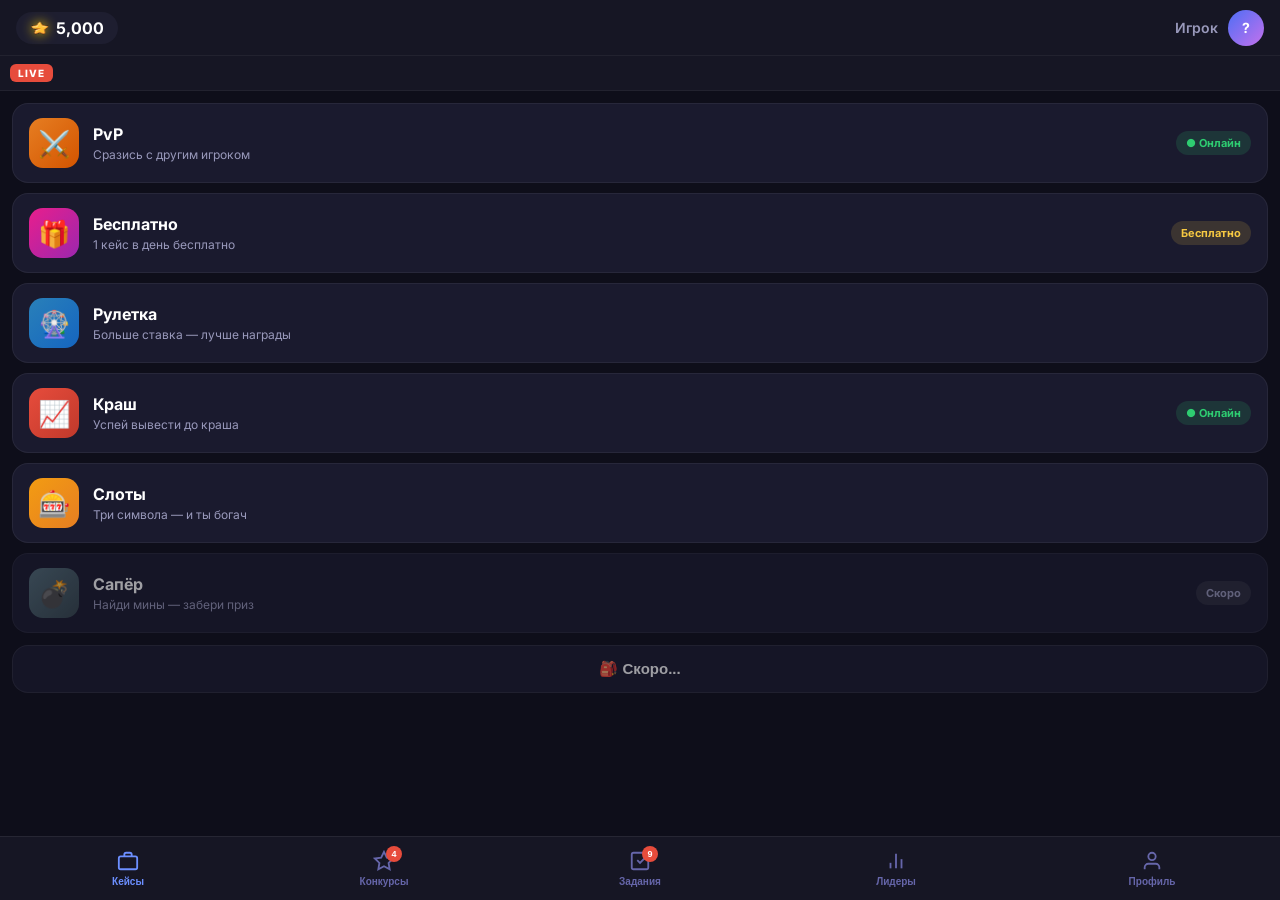
==== frontend/index.html @ d05eb6d2 "Stars: replace SVG stars with tg_star.png, remove star icon from leaderboard counts Co-Authored-By: " ====
<!DOCTYPE html>
<html lang="ru">
<head>
  <meta charset="UTF-8" />
  <meta name="viewport" content="width=device-width, initial-scale=1.0, maximum-scale=1.0, user-scalable=no" />
  <title>CaseArena</title>
  <script src="https://telegram.org/js/telegram-web-app.js"></script>
  <link rel="stylesheet" href="css/style.css" />
  <link rel="preconnect" href="https://fonts.googleapis.com">
  <link href="https://fonts.googleapis.com/css2?family=Inter:wght@400;500;600;700;800&display=swap" rel="stylesheet">
</head>
<body>
  <div id="app">
    <!-- Loader -->
    <div id="loader" class="loader">
      <div class="loader-logo">🎰</div>
      <div class="loader-text">CaseArena</div>
      <div class="loader-bar"><div class="loader-bar-fill"></div></div>
    </div>

    <!-- Main App -->
    <div id="main" class="hidden">
      <!-- Top bar -->
      <div class="topbar">
        <div class="topbar-balance">
          <img class="star-icon" src="assets/tg_star.png" width="20" height="20" style="filter:drop-shadow(0 0 6px #ffd700cc);flex-shrink:0">
          <span id="user-balance">0</span>
        </div>
        <div class="topbar-user">
          <span id="user-name">Загрузка...</span>
          <div class="topbar-avatar" id="user-avatar">?</div>
        </div>
      </div>

      <!-- Pages -->
      <div id="page-cases" class="page active"></div>
      <div id="page-contests" class="page hidden"></div>
      <div id="page-tasks" class="page hidden"></div>
      <div id="page-leaders" class="page hidden"></div>
      <div id="page-profile" class="page hidden"></div>

      <!-- Bottom nav -->
      <nav class="bottom-nav">
        <button class="nav-btn active" data-page="cases">
          <svg viewBox="0 0 24 24" fill="none" stroke="currentColor" stroke-width="2"><rect x="2" y="7" width="20" height="14" rx="2"/><path d="M16 7V5a2 2 0 0 0-2-2h-4a2 2 0 0 0-2 2v2"/></svg>
          <span>Кейсы</span>
        </button>
        <button class="nav-btn" data-page="contests">
          <svg viewBox="0 0 24 24" fill="none" stroke="currentColor" stroke-width="2"><path d="M12 2l3.09 6.26L22 9.27l-5 4.87 1.18 6.88L12 17.77l-6.18 3.25L7 14.14 2 9.27l6.91-1.01L12 2z"/></svg>
          <span>Конкурсы</span>
          <div class="nav-badge" id="contests-badge">4</div>
        </button>
        <button class="nav-btn" data-page="tasks">
          <svg viewBox="0 0 24 24" fill="none" stroke="currentColor" stroke-width="2"><path d="M9 11l3 3L22 4"/><path d="M21 12v7a2 2 0 0 1-2 2H5a2 2 0 0 1-2-2V5a2 2 0 0 1 2-2h11"/></svg>
          <span>Задания</span>
          <div class="nav-badge" id="tasks-badge">9</div>
        </button>
        <button class="nav-btn" data-page="leaders">
          <svg viewBox="0 0 24 24" fill="none" stroke="currentColor" stroke-width="2"><path d="M18 20V10"/><path d="M12 20V4"/><path d="M6 20v-6"/></svg>
          <span>Лидеры</span>
        </button>
        <button class="nav-btn" data-page="profile">
          <svg viewBox="0 0 24 24" fill="none" stroke="currentColor" stroke-width="2"><path d="M20 21v-2a4 4 0 0 0-4-4H8a4 4 0 0 0-4 4v2"/><circle cx="12" cy="7" r="4"/></svg>
          <span>Профиль</span>
        </button>
      </nav>
    </div>
  </div>

  <!-- Modal overlay -->
  <div id="modal-overlay" class="modal-overlay hidden">
    <div id="modal-content" class="modal-content"></div>
  </div>

  <script src="js/api.js?v=2"></script>
  <script src="js/pages/cases.js?v=2"></script>
  <script src="js/pages/contests.js?v=2"></script>
  <script src="js/pages/tasks.js?v=2"></script>
  <script src="js/pages/leaders.js?v=2"></script>
  <script src="js/pages/profile.js?v=2"></script>
  <script src="js/app.js?v=2"></script>
  <script>
    // Fallback: если JS упал — всё равно показать приложение через 3 сек
    setTimeout(function() {
      var loader = document.getElementById('loader');
      var main = document.getElementById('main');
      if (loader && !loader.classList.contains('hidden')) {
        loader.classList.add('hidden');
        if (main) main.classList.remove('hidden');
      }
    }, 3000);
  </script>
</body>
</html>
---- frontend/css/style.css ----
/* ===== RESET & BASE ===== */
* { margin: 0; padding: 0; box-sizing: border-box; -webkit-tap-highlight-color: transparent; }

:root {
  --bg: #0e0e1a;
  --bg2: #161624;
  --bg3: #1e1e30;
  --card: #1a1a2e;
  --card2: #222238;
  --accent: #4d6ef5;
  --accent2: #6c8fff;
  --gold: #f5c842;
  --text: #ffffff;
  --text2: #9999bb;
  --text3: #6666aa;
  --green: #2ecc71;
  --red: #e74c3c;
  --orange: #f39c12;
  --purple: #9b59b6;
  --pink: #e91e8c;
  --teal: #1abc9c;
  --radius: 16px;
  --radius-sm: 10px;
  --nav-h: 64px;
  --top-h: 56px;
}

html, body { height: 100%; overflow: hidden; font-family: 'Inter', sans-serif; background: var(--bg); color: var(--text); }

#app { height: 100vh; display: flex; flex-direction: column; overflow: hidden; }

/* ===== LOADER ===== */
.loader {
  position: fixed; inset: 0; background: var(--bg);
  display: flex; flex-direction: column; align-items: center; justify-content: center; gap: 16px; z-index: 100;
}
.loader-logo { font-size: 64px; animation: pulse 1s ease-in-out infinite; }
.loader-text { font-size: 28px; font-weight: 800; background: linear-gradient(135deg, #4d6ef5, #c471ed); -webkit-background-clip: text; -webkit-text-fill-color: transparent; }
.loader-bar { width: 200px; height: 4px; background: var(--bg3); border-radius: 2px; overflow: hidden; }
.loader-bar-fill { height: 100%; width: 0%; background: linear-gradient(90deg, var(--accent), #c471ed); border-radius: 2px; animation: loading 1.5s ease forwards; }

@keyframes loading { to { width: 100%; } }
@keyframes pulse { 0%,100% { transform: scale(1); } 50% { transform: scale(1.1); } }

/* ===== HIDDEN ===== */
.hidden { display: none !important; }

/* ===== MAIN ===== */
#main { height: 100vh; display: flex; flex-direction: column; }

/* ===== TOPBAR ===== */
.topbar {
  height: var(--top-h); background: var(--bg2);
  display: flex; align-items: center; justify-content: space-between;
  padding: 0 16px; border-bottom: 1px solid rgba(255,255,255,0.05);
  flex-shrink: 0; position: relative; z-index: 10;
}
.topbar-balance {
  display: flex; align-items: center; gap: 6px;
  background: var(--bg3); border-radius: 20px; padding: 6px 14px;
  font-weight: 700; font-size: 16px;
}
.star-icon { display: inline-block; vertical-align: middle; }
.topbar-user { display: flex; align-items: center; gap: 10px; }
#user-name { font-size: 14px; font-weight: 600; color: var(--text2); }
.topbar-avatar {
  width: 36px; height: 36px; border-radius: 50%;
  background: linear-gradient(135deg, var(--accent), #c471ed);
  display: flex; align-items: center; justify-content: center;
  font-weight: 700; font-size: 14px; overflow: hidden;
}

/* ===== PAGES ===== */
.page { flex: 1; overflow-y: auto; padding-bottom: calc(var(--nav-h) + 8px); }
.page::-webkit-scrollbar { display: none; }

/* ===== BOTTOM NAV ===== */
.bottom-nav {
  height: var(--nav-h); background: var(--bg2);
  display: flex; align-items: center;
  border-top: 1px solid rgba(255,255,255,0.07);
  flex-shrink: 0; position: relative; z-index: 10;
}
.nav-btn {
  flex: 1; display: flex; flex-direction: column; align-items: center; justify-content: center;
  gap: 4px; background: none; border: none; color: var(--text3);
  font-size: 10px; font-weight: 600; cursor: pointer; position: relative;
  transition: color 0.2s; padding: 8px 4px;
}
.nav-btn svg { width: 22px; height: 22px; transition: stroke 0.2s; }
.nav-btn.active { color: var(--accent2); }
.nav-btn.active svg { stroke: var(--accent2); }
.nav-badge {
  position: absolute; top: 4px; right: calc(50% - 18px);
  background: var(--red); color: white; font-size: 9px; font-weight: 700;
  min-width: 16px; height: 16px; border-radius: 8px; display: flex; align-items: center; justify-content: center;
  padding: 0 4px;
}

/* ===== SECTION TITLE ===== */
.section-title {
  font-size: 20px; font-weight: 800; padding: 16px 16px 8px;
}
.section-subtitle {
  font-size: 13px; color: var(--text2); padding: 0 16px 12px;
}

/* ===== CASES PAGE ===== */
.modes-list { padding: 12px; display: flex; flex-direction: column; gap: 10px; }

.mode-card {
  display: flex; align-items: center; gap: 14px;
  padding: 14px 16px; border-radius: var(--radius);
  cursor: pointer; transition: transform 0.15s, opacity 0.15s;
  position: relative; overflow: hidden; min-height: 70px;
  background: var(--card); border: 1px solid rgba(255,255,255,0.06);
}
.mode-card:active { transform: scale(0.97); opacity: 0.9; }

.mode-icon-wrap {
  width: 50px; height: 50px; border-radius: 14px;
  display: flex; align-items: center; justify-content: center;
  font-size: 26px; flex-shrink: 0;
}
.pvp-icon     { background: linear-gradient(135deg, #e67e22, #d35400); }
.free-icon    { background: linear-gradient(135deg, #e91e8c, #9b27af); }
.roulette-icon{ background: linear-gradient(135deg, #2980b9, #1565c0); }
.crash-icon   { background: linear-gradient(135deg, #e74c3c, #c0392b); }
.slots-icon   { background: linear-gradient(135deg, #f39c12, #e67e22); }
.eggs-icon    { background: linear-gradient(135deg, #27ae60, #1e8449); }
.upgrade-icon { background: linear-gradient(135deg, #7b1fa2, #4a148c); }

.mode-info { flex: 1; }
.mode-name { font-size: 16px; font-weight: 700; }
.mode-desc { font-size: 12px; color: var(--text2); margin-top: 3px; }
.mode-badge {
  border-radius: 12px; padding: 5px 10px;
  font-size: 11px; font-weight: 700;
  display: flex; align-items: center; gap: 4px; flex-shrink: 0;
}
.mode-badge.online { background: rgba(46,204,113,0.15); color: #2ecc71; }
.mode-badge.free-badge { background: rgba(245,200,66,0.15); color: var(--gold); }
.mode-badge.price-badge { background: var(--bg3); color: var(--text2); }

.btn-all-cases {
  width: 100%; padding: 14px; border-radius: var(--radius);
  background: var(--card); border: 1px solid rgba(255,255,255,0.08);
  color: var(--text); font-size: 15px; font-weight: 700;
  cursor: pointer; transition: background 0.2s;
}
.btn-all-cases:active { background: var(--card2); }

/* ===== LIVE TICKER ===== */
.live-bar {
  background: var(--bg2); border-bottom: 1px solid rgba(255,255,255,0.05);
  padding: 8px 0; overflow: hidden; flex-shrink: 0;
  display: flex; align-items: center; gap: 8px;
}
.live-label {
  background: var(--red); color: white;
  font-size: 10px; font-weight: 800; letter-spacing: 1px;
  padding: 3px 8px; border-radius: 6px; margin-left: 10px;
  flex-shrink: 0;
}
.live-bar-scroll { flex: 1; overflow: hidden; }
.live-bar-scroll { flex: 1; overflow: hidden; }
.live-bar-items {
  display: flex; gap: 8px; align-items: center;
  justify-content: flex-end; padding: 0 8px; overflow: hidden;
}
.live-win-item {
  display: flex; align-items: center; gap: 4px; flex-shrink: 0;
  background: var(--bg3); border-radius: 20px; padding: 3px 10px;
  transition: opacity 0.3s, transform 0.3s;
}
.live-win-emoji { font-size: 16px; }
.live-win-name { font-size: 11px; font-weight: 600; color: var(--text2); max-width: 60px; overflow: hidden; text-overflow: ellipsis; white-space: nowrap; }
.live-win-stars { font-size: 11px; font-weight: 700; color: var(--gold); }
.live-emoji-enter { opacity: 0; transform: translateX(30px); }
.live-emoji-exit { opacity: 0; transform: translateX(-30px); }

/* ===== TOP WINNERS ===== */
.top-winners-block {
  display: flex; flex-direction: column; gap: 6px;
  padding: 10px 12px 0;
}
.top-winner-item {
  display: flex; align-items: center; gap: 10px;
  background: var(--card); border-radius: var(--radius-sm);
  padding: 10px 14px; border: 1px solid rgba(255,255,255,0.06);
}
.top-winner-rank { font-size: 18px; flex-shrink: 0; }
.top-winner-emoji { font-size: 20px; flex-shrink: 0; }
.top-winner-name { flex: 1; font-size: 14px; font-weight: 600; }
.top-winner-stars { font-size: 13px; font-weight: 700; color: var(--gold); }

/* ===== CONTESTS PAGE ===== */
.contests-list { padding: 12px; display: flex; flex-direction: column; gap: 12px; }

.contest-card {
  background: var(--card); border-radius: var(--radius);
  padding: 16px; border: 1px solid rgba(255,255,255,0.06);
}
.contest-prizes { display: flex; gap: 8px; margin-bottom: 14px; }
.contest-prize-item {
  flex: 1; background: var(--bg3); border-radius: var(--radius-sm);
  display: flex; flex-direction: column; align-items: center; padding: 10px 6px; gap: 6px;
}
.contest-prize-item img, .contest-prize-emoji { font-size: 36px; }
.prize-val { font-size: 11px; font-weight: 700; color: var(--gold); display: flex; align-items: center; gap: 3px; }
.contest-stats { display: flex; justify-content: space-around; margin-bottom: 14px; }
.contest-stat { text-align: center; }
.contest-stat-val { font-size: 20px; font-weight: 800; }
.contest-stat-label { font-size: 11px; color: var(--text2); margin-top: 2px; }
.btn-join {
  width: 100%; padding: 14px; border-radius: var(--radius-sm);
  background: var(--accent); color: white; font-size: 15px; font-weight: 700;
  border: none; cursor: pointer; transition: background 0.2s, transform 0.1s;
}
.btn-join:active { transform: scale(0.98); background: var(--accent2); }

/* ===== TASKS PAGE ===== */
.tasks-header { padding: 16px; background: var(--card); margin: 12px; border-radius: var(--radius); border: 1px solid rgba(255,255,255,0.06); }
.tasks-header p { font-size: 13px; color: var(--text2); margin-top: 6px; line-height: 1.5; }

.tasks-section-title { font-size: 12px; font-weight: 700; color: var(--text3); text-transform: uppercase; letter-spacing: 1px; padding: 12px 16px 6px; }

.task-item {
  display: flex; align-items: center; gap: 12px;
  padding: 14px 16px; background: var(--card); margin: 0 12px 8px;
  border-radius: var(--radius-sm); border: 1px solid rgba(255,255,255,0.06);
  cursor: pointer; transition: background 0.2s;
}
.task-item:active { background: var(--card2); }
.task-icon { width: 40px; height: 40px; border-radius: 50%; display: flex; align-items: center; justify-content: center; font-size: 20px; flex-shrink: 0; }
.task-icon.tg { background: rgba(41,182,246,0.2); }
.task-icon.yt { background: rgba(244,67,54,0.2); }
.task-icon.ig { background: rgba(233,30,140,0.2); }
.task-icon.link { background: rgba(77,110,245,0.2); }
.task-info { flex: 1; }
.task-name { font-size: 14px; font-weight: 600; }
.task-reward { font-size: 12px; color: var(--gold); margin-top: 2px; display: flex; align-items: center; gap: 3px; }
.task-action {
  background: var(--accent); color: white; border: none; border-radius: 8px;
  padding: 7px 14px; font-size: 13px; font-weight: 700; cursor: pointer;
  transition: background 0.2s;
}
.task-action.done { background: var(--bg3); color: var(--text3); cursor: default; }

/* ===== LEADERS PAGE ===== */
.leaders-timer {
  margin: 12px; padding: 16px; background: var(--card);
  border-radius: var(--radius); border: 1px solid rgba(255,255,255,0.06); text-align: center;
}
.leaders-timer p { font-size: 12px; color: var(--text2); margin-bottom: 10px; }
.timer-blocks { display: flex; justify-content: center; gap: 12px; }
.timer-block { text-align: center; }
.timer-val { font-size: 28px; font-weight: 800; line-height: 1; }
.timer-label { font-size: 10px; color: var(--text3); margin-top: 4px; }

.top3-wrap { display: flex; gap: 8px; padding: 0 12px 12px; align-items: flex-end; }
.top3-item {
  flex: 1; background: var(--card); border-radius: var(--radius);
  padding: 12px 8px; text-align: center; border: 1px solid rgba(255,255,255,0.06);
  position: relative;
}
.top3-item.first { transform: scale(1.05); border-color: rgba(245,200,66,0.3); }
.top3-rank { font-size: 20px; margin-bottom: 6px; }
.top3-avatar {
  width: 48px; height: 48px; border-radius: 50%; margin: 0 auto 8px;
  background: linear-gradient(135deg, var(--accent), #c471ed);
  display: flex; align-items: center; justify-content: center;
  font-size: 26px; overflow: hidden;
}
.top3-name { font-size: 11px; font-weight: 700; white-space: nowrap; overflow: hidden; text-overflow: ellipsis; }
.top3-stars { font-size: 11px; color: var(--gold); margin-top: 4px; display: flex; align-items: center; justify-content: center; gap: 2px; }

.leaders-list { padding: 0 12px 12px; display: flex; flex-direction: column; gap: 6px; }
.leader-item {
  display: flex; align-items: center; gap: 12px;
  background: var(--card); border-radius: var(--radius-sm);
  padding: 12px 14px; border: 1px solid rgba(255,255,255,0.06);
}
.leader-rank { width: 24px; font-size: 13px; font-weight: 700; color: var(--text3); text-align: center; }
.leader-avatar {
  width: 38px; height: 38px; border-radius: 50%;
  background: linear-gradient(135deg, var(--accent), #c471ed);
  display: flex; align-items: center; justify-content: center;
  font-size: 22px; flex-shrink: 0; overflow: hidden;
}
.leader-info { flex: 1; }
.leader-name { font-size: 14px; font-weight: 600; }
.leader-stars { font-size: 12px; color: var(--gold); display: flex; align-items: center; gap: 3px; margin-top: 2px; }
.leader-prize { font-size: 22px; }

/* ===== PROFILE PAGE ===== */
.profile-ref-card {
  margin: 12px; padding: 20px; background: var(--card);
  border-radius: var(--radius); border: 1px solid rgba(255,255,255,0.06);
}
.profile-ref-card h2 { font-size: 18px; font-weight: 800; margin-bottom: 6px; }
.profile-ref-card p { font-size: 13px; color: var(--text2); line-height: 1.5; margin-bottom: 16px; }
.ref-stats { display: flex; gap: 12px; margin-bottom: 16px; }
.ref-stat { flex: 1; background: var(--bg3); border-radius: var(--radius-sm); padding: 14px; text-align: center; }
.ref-stat-val { font-size: 24px; font-weight: 800; }
.ref-stat-label { font-size: 11px; color: var(--text2); margin-top: 4px; }
.btn-invite {
  flex: 1; padding: 14px; border-radius: var(--radius-sm);
  background: var(--accent); color: white; font-size: 15px; font-weight: 700;
  border: none; cursor: pointer; transition: background 0.2s, transform 0.1s;
}
.btn-invite:active { transform: scale(0.98); }
.btn-copy {
  width: 48px; height: 48px; border-radius: var(--radius-sm);
  background: var(--bg3); border: none; cursor: pointer; font-size: 20px;
  display: flex; align-items: center; justify-content: center; transition: background 0.2s;
}
.invite-row { display: flex; gap: 8px; }

.gifts-section { margin: 0 12px 12px; }
.gifts-section h3 { font-size: 16px; font-weight: 700; margin-bottom: 10px; }
.gifts-empty {
  background: var(--card); border-radius: var(--radius);
  padding: 30px; text-align: center; border: 1px solid rgba(255,255,255,0.06);
}
.gifts-empty p { color: var(--text3); font-size: 14px; margin-top: 8px; }
.btn-add-gift {
  margin-top: 14px; padding: 12px 24px; background: var(--accent);
  color: white; border: none; border-radius: var(--radius-sm);
  font-size: 14px; font-weight: 700; cursor: pointer;
}

/* ===== MODAL ===== */
.modal-overlay {
  position: fixed; inset: 0; background: rgba(0,0,0,0.7);
  display: flex; align-items: flex-end; justify-content: center; z-index: 50;
  backdrop-filter: blur(4px);
}
.modal-content {
  background: var(--bg2); border-radius: var(--radius) var(--radius) 0 0;
  width: 100%; max-height: 90vh; overflow-y: auto;
  padding: 20px; padding-bottom: 32px;
  animation: slideUp 0.3s ease;
}
@keyframes slideUp { from { transform: translateY(100%); } to { transform: translateY(0); } }

/* ===== PVP MODAL ===== */
.pvp-title { font-size: 22px; font-weight: 800; text-align: center; margin-bottom: 6px; }
.pvp-sub { font-size: 13px; color: var(--text2); text-align: center; margin-bottom: 16px; }
.pvp-loading { text-align: center; color: var(--text2); padding: 30px; }

.pvp-cauldron-card {
  background: linear-gradient(135deg, rgba(230,126,34,0.18), rgba(211,84,0,0.08));
  border: 1px solid rgba(230,126,34,0.35);
  border-radius: var(--radius); padding: 10px 16px; text-align: center; margin-bottom: 10px;
  position: relative; overflow: hidden;
}
.pvp-cauldron-card::after {
  content: ''; position: absolute; bottom: 0; left: 0; right: 0; height: 1px;
  background: linear-gradient(90deg, transparent, rgba(230,126,34,0.7), transparent);
}
.pvp-cauldron-label {
  font-size: 10px; font-weight: 700; letter-spacing: 2px;
  color: #e67e22; text-transform: uppercase; margin-bottom: 2px;
}
.pvp-cauldron-val { font-size: 28px; font-weight: 900; letter-spacing: -1px; }
.pvp-cauldron-players { font-size: 11px; color: var(--text2); margin-top: 2px; }

.pvp-wheel-wrap {
  position: relative; width: 120px; height: 120px;
  margin: 0 auto 12px; flex-shrink: 0;
}
.pvp-wheel {
  width: 120px; height: 120px; border-radius: 50%;
  box-shadow: 0 0 20px rgba(230,126,34,0.22), 0 0 0 3px rgba(255,255,255,0.06);
  transition: background 0.6s ease;
}
.pvp-wheel-empty { background: var(--bg3); }
.pvp-wheel-center {
  position: absolute; top: 50%; left: 50%;
  transform: translate(-50%, -50%);
  width: 42px; height: 42px;
  background: var(--bg1); border-radius: 50%;
  display: flex; align-items: center; justify-content: center;
  font-size: 18px;
  box-shadow: 0 0 0 2px rgba(255,255,255,0.08), 0 2px 14px rgba(0,0,0,0.55);
}

.pvp-players-list { display: flex; flex-direction: column; gap: 6px; margin-bottom: 10px; }
.pvp-empty { text-align: center; color: var(--text3); padding: 12px; font-size: 13px; }

.pvp-player-row {
  display: flex; align-items: center; gap: 10px;
  background: var(--bg3); border-radius: var(--radius-sm); padding: 7px 10px;
  border: 1px solid transparent; overflow: hidden;
}
.pvp-player-row.me { border-color: var(--player-color, rgba(77,110,245,0.4)); background: rgba(77,110,245,0.06); }
.pvp-player-color-bar {
  width: 3px; border-radius: 2px; align-self: stretch; flex-shrink: 0;
  background: var(--player-color, #e67e22); min-height: 32px;
}
.pvp-player-info { flex: 1; min-width: 0; }
.pvp-chance-bar-wrap { height: 4px; background: var(--bg2); border-radius: 2px; margin-top: 6px; overflow: hidden; }
.pvp-chance-bar { height: 100%; opacity: 0.8; border-radius: 2px; transition: width 0.4s; }
.pvp-player-right { text-align: right; flex-shrink: 0; }
.pvp-chance-label { font-size: 11px; font-weight: 700; margin-top: 2px; }
.pvp-me-tag {
  display: inline-block; font-size: 10px; font-weight: 700;
  background: rgba(77,110,245,0.2); color: #4d6ef5;
  border-radius: 4px; padding: 1px 5px; margin-left: 4px; vertical-align: middle;
}

.pvp-bet-label { font-size: 13px; color: var(--text2); margin-bottom: 8px; font-weight: 600; }
.pvp-bet-input-row { display: flex; gap: 8px; margin-bottom: 10px; }
.pvp-bet-input {
  flex: 1; background: var(--bg3); border: 1px solid rgba(255,255,255,0.1);
  border-radius: var(--radius-sm); color: var(--text); font-size: 16px;
  font-weight: 700; padding: 12px 14px;
}
.pvp-quick-bets { display: flex; gap: 6px; margin-bottom: 16px; flex-wrap: wrap; }
.pvp-bet-btn {
  flex: 1; min-width: 50px; padding: 8px 4px;
  background: var(--bg3); border: 1px solid rgba(255,255,255,0.08); border-radius: 8px;
  color: var(--text2); font-size: 13px; font-weight: 600; cursor: pointer;
}
.pvp-timer {
  background: var(--bg3); border-radius: var(--radius-sm);
  padding: 14px; text-align: center; margin-bottom: 14px;
  border: 1px solid rgba(255,255,255,0.08);
}
.pvp-timer.urgent { border-color: rgba(231,76,60,0.5); background: rgba(231,76,60,0.08); }
.pvp-timer-val { font-size: 32px; font-weight: 800; font-variant-numeric: tabular-nums; }
.pvp-timer.urgent .pvp-timer-val { color: var(--red); }
.pvp-timer-label { font-size: 12px; color: var(--text2); margin: 4px 0 10px; }
.pvp-timer-bar { height: 4px; background: var(--bg2); border-radius: 2px; overflow: hidden; }
.pvp-timer-fill { height: 100%; background: linear-gradient(90deg, var(--green), #f1c40f); border-radius: 2px; transition: width 1s linear; }
.pvp-timer.urgent .pvp-timer-fill { background: var(--red); }
.pvp-timer-waiting { text-align: center; color: var(--text2); font-size: 13px; padding: 12px; margin-bottom: 14px; }

.pvp-already-bet {
  background: rgba(46,204,113,0.1); border: 1px solid rgba(46,204,113,0.3);
  border-radius: var(--radius-sm); padding: 12px; text-align: center;
  color: var(--green); font-size: 13px; font-weight: 600; margin-bottom: 16px;
}
.btn-pvp-create {
  padding: 14px 20px; background: linear-gradient(135deg, #e67e22, #d35400);
  color: white; border: none; border-radius: var(--radius-sm);
  font-size: 15px; font-weight: 700; cursor: pointer; white-space: nowrap;
}
.btn-pvp-draw {
  width: 100%; padding: 16px; border-radius: var(--radius-sm);
  background: linear-gradient(135deg, #f1c40f, #e67e22);
  color: white; border: none; font-size: 16px; font-weight: 800;
  cursor: pointer; transition: opacity 0.2s; margin-top: 4px;
}
.btn-pvp-draw.disabled { background: var(--bg3); color: var(--text3); cursor: not-allowed; }

.pvp-room-avatar {
  width: 36px; height: 36px; border-radius: 50%;
  background: linear-gradient(135deg, #e67e22, #d35400);
  display: flex; align-items: center; justify-content: center;
  font-weight: 700; font-size: 13px; flex-shrink: 0;
}
.pvp-room-name { font-size: 14px; font-weight: 600; }
.pvp-room-bet { font-size: 12px; color: var(--gold); }

/* ===== CASE SPIN MODAL ===== */
.spin-title { font-size: 20px; font-weight: 800; text-align: center; margin-bottom: 4px; }
.spin-sub { font-size: 13px; color: var(--text2); text-align: center; margin-bottom: 20px; }
.spin-track-wrap { overflow: hidden; border-radius: var(--radius-sm); position: relative; margin-bottom: 20px; }
.spin-track-wrap::before, .spin-track-wrap::after {
  content: ''; position: absolute; top: 0; bottom: 0; width: 60px; z-index: 2;
}
.spin-track-wrap::before { left: 0; background: linear-gradient(to right, var(--bg2), transparent); }
.spin-track-wrap::after { right: 0; background: linear-gradient(to left, var(--bg2), transparent); }
.spin-pointer {
  position: absolute; top: 0; bottom: 0; left: 50%; width: 2px;
  background: var(--gold); z-index: 3; transform: translateX(-50%);
}
.spin-pointer::before, .spin-pointer::after {
  content: ''; position: absolute; left: 50%; transform: translateX(-50%);
  border-left: 8px solid transparent; border-right: 8px solid transparent;
}
.spin-pointer::before { top: 0; border-top: 10px solid var(--gold); }
.spin-pointer::after { bottom: 0; border-bottom: 10px solid var(--gold); }
.spin-track {
  display: flex; gap: 8px; padding: 12px; will-change: transform;
  transition: transform 0s;
}
.spin-item {
  flex-shrink: 0; width: 90px; height: 90px;
  background: var(--bg3); border-radius: var(--radius-sm);
  display: flex; flex-direction: column; align-items: center; justify-content: center; gap: 4px;
  border: 2px solid transparent; overflow: hidden;
}
.spin-item.rare { border-color: rgba(255,215,0,0.5); }
.spin-item.epic { border-color: rgba(155,89,182,0.5); }
.spin-item-label { font-size: 13px; font-weight: 700; color: var(--gold); text-align: center; line-height: 1.2; }
.spin-item-stars { font-size: 10px; color: var(--gold); font-weight: 700; }
.spin-result { text-align: center; }
.spin-result-item { font-size: 22px; font-weight: 800; color: var(--gold); margin-bottom: 4px; }
.spin-result-name { font-size: 18px; font-weight: 700; }
.spin-result-val { font-size: 16px; color: var(--gold); display: flex; align-items: center; justify-content: center; gap: 4px; margin-top: 4px; }
.btn-spin {
  width: 100%; padding: 15px; background: linear-gradient(135deg, var(--accent), #c471ed);
  color: white; border: none; border-radius: var(--radius-sm);
  font-size: 16px; font-weight: 700; cursor: pointer; margin-top: 8px;
  transition: opacity 0.2s;
}
.btn-spin:disabled { opacity: 0.5; cursor: not-allowed; }
.btn-again { background: var(--bg3); color: var(--text); }

/* ===== ROULETTE MODAL ===== */
.roulette-item-label { font-size: 12px; font-weight: 900; margin-top: 1px; letter-spacing: 0.5px; }
.roulette-result {
  text-align: center; font-size: 15px; font-weight: 700;
  min-height: 28px; margin-bottom: 8px;
  display: flex; align-items: center; justify-content: center; gap: 6px; flex-wrap: wrap;
}
@keyframes roulette-drift {
  from { transform: translateX(0); }
  to   { transform: translateX(-2156px); }
}
.roulette-idle { animation: roulette-drift 16s linear infinite; }

/* ===== CRASH MODAL ===== */
.crash-graph {
  background: var(--bg3); border-radius: var(--radius-sm);
  height: 160px; position: relative; overflow: hidden; margin-bottom: 16px;
  display: flex; align-items: flex-end; justify-content: flex-start; padding: 12px;
}
.crash-multiplier {
  font-size: 48px; font-weight: 800; color: var(--green);
  position: absolute; top: 50%; left: 50%; transform: translate(-50%,-50%);
}
.crash-multiplier.crashed { color: var(--red); }
.crash-line {
  position: absolute; bottom: 30px; left: 0; width: 0%;
  height: 3px; background: var(--green); transition: none;
}
.crash-bet-row { display: flex; gap: 8px; margin-bottom: 12px; }
.crash-input {
  flex: 1; background: var(--bg3); border: 2px solid rgba(255,255,255,0.1);
  border-radius: var(--radius-sm); padding: 12px 14px; color: var(--text);
  font-size: 15px; font-weight: 600; outline: none;
}
.crash-input:focus { border-color: var(--accent); }
.btn-crash-bet {
  padding: 12px 20px; background: var(--green); color: white;
  border: none; border-radius: var(--radius-sm); font-size: 14px; font-weight: 700; cursor: pointer;
}
.btn-crash-bet.cashout { background: var(--orange); }

/* ===== SLOTS MODAL ===== */
.slots-display {
  display: flex; gap: 8px; justify-content: center; margin-bottom: 16px;
}
.slot-reel {
  width: 80px; height: 80px; background: var(--bg3); border-radius: var(--radius-sm);
  display: flex; align-items: center; justify-content: center; font-size: 40px;
  border: 2px solid rgba(255,255,255,0.1); overflow: hidden;
}
.slot-reel.spinning { animation: spin-reel 0.1s linear infinite; }
@keyframes spin-reel { 0% { transform: translateY(-4px); } 100% { transform: translateY(4px); } }
.slots-win { text-align: center; font-size: 20px; font-weight: 800; color: var(--gold); min-height: 30px; margin-bottom: 8px; }
.slots-bet-row { display: flex; gap: 8px; margin-bottom: 12px; align-items: center; }
.slots-bet-label { font-size: 13px; color: var(--text2); }
.slots-bets { display: flex; gap: 6px; flex: 1; }
.slots-bet-opt {
  flex: 1; padding: 8px 4px; background: var(--bg3); border: 2px solid transparent;
  border-radius: 8px; color: var(--text); font-size: 12px; font-weight: 700;
  cursor: pointer; text-align: center; transition: all 0.2s;
}
.slots-bet-opt.selected { border-color: var(--accent); background: rgba(77,110,245,0.15); }
.btn-slots-spin {
  width: 100%; padding: 14px; background: linear-gradient(135deg, #27ae60, #1b5e20);
  color: white; border: none; border-radius: var(--radius-sm);
  font-size: 16px; font-weight: 700; cursor: pointer;
}
.btn-slots-spin:disabled { opacity: 0.5; cursor: not-allowed; }

/* ===== UPGRADE MODAL ===== */
.upgrade-arrows { display: flex; align-items: center; justify-content: center; gap: 16px; margin: 20px 0; }
.upgrade-card-box {
  background: var(--bg3); border-radius: var(--radius);
  width: 120px; height: 140px; display: flex; flex-direction: column;
  align-items: center; justify-content: center; gap: 8px;
  font-size: 48px; border: 2px solid rgba(255,255,255,0.1);
}
.upgrade-card-box.target { border-color: var(--gold); }
.upgrade-card-label { font-size: 12px; color: var(--text2); font-weight: 600; }
.upgrade-card-val { font-size: 13px; color: var(--gold); font-weight: 700; }
.upgrade-chance {
  text-align: center; margin-bottom: 16px;
}
.upgrade-chance-val { font-size: 36px; font-weight: 800; color: var(--green); }
.upgrade-chance-bar { height: 8px; background: var(--bg3); border-radius: 4px; overflow: hidden; margin: 8px 0; }
.upgrade-chance-fill { height: 100%; background: linear-gradient(90deg, var(--green), var(--gold)); border-radius: 4px; transition: width 0.3s; }
.upgrade-chance-label { font-size: 12px; color: var(--text2); }
.btn-upgrade {
  width: 100%; padding: 14px; background: linear-gradient(135deg, #7b1fa2, #4a148c);
  color: white; border: none; border-radius: var(--radius-sm);
  font-size: 16px; font-weight: 700; cursor: pointer;
}

/* ===== EGGS MODAL ===== */
.eggs-grid { display: grid; grid-template-columns: repeat(3, 1fr); gap: 10px; margin-bottom: 16px; }
.egg-item {
  background: var(--bg3); border-radius: var(--radius);
  padding: 16px 8px; display: flex; flex-direction: column; align-items: center; gap: 8px;
  cursor: pointer; transition: transform 0.15s, background 0.15s;
  border: 2px solid transparent;
}
.egg-item:active { transform: scale(0.95); }
.egg-item.selected { border-color: var(--teal); background: rgba(26,188,156,0.1); }
.egg-emoji { font-size: 42px; }
.egg-name { font-size: 12px; font-weight: 600; text-align: center; }
.egg-price { font-size: 11px; color: var(--gold); display: flex; align-items: center; gap: 2px; }
.btn-open-egg {
  width: 100%; padding: 14px; background: linear-gradient(135deg, #00897b, #004d40);
  color: white; border: none; border-radius: var(--radius-sm);
  font-size: 16px; font-weight: 700; cursor: pointer;
}

/* ===== WIN ANIMATION ===== */
.win-overlay {
  position: fixed; inset: 0; display: flex; flex-direction: column;
  align-items: center; justify-content: center; z-index: 200;
  background: rgba(0,0,0,0.85); animation: fadeIn 0.3s ease;
}
.win-emoji { font-size: 80px; animation: winBounce 0.6s ease; }
.win-text { font-size: 32px; font-weight: 800; margin: 12px 0 4px; }
.win-sub { font-size: 18px; color: var(--gold); display: flex; align-items: center; gap: 6px; }
.win-close { margin-top: 24px; padding: 12px 36px; background: var(--accent); color: white; border: none; border-radius: var(--radius-sm); font-size: 16px; font-weight: 700; cursor: pointer; }
.confetti { position: absolute; width: 10px; height: 10px; border-radius: 2px; animation: confettiFall 1.5s ease forwards; }

@keyframes winBounce { 0% { transform: scale(0); } 60% { transform: scale(1.2); } 100% { transform: scale(1); } }
@keyframes fadeIn { from { opacity: 0; } to { opacity: 1; } }
@keyframes confettiFall {
  0% { transform: translateY(-20px) rotate(0deg); opacity: 1; }
  100% { transform: translateY(120vh) rotate(720deg); opacity: 0; }
}

/* ===== CLOSE BTN ===== */
.modal-close-bar { display: flex; justify-content: center; margin-bottom: 16px; }
.modal-close-handle { width: 40px; height: 4px; background: var(--bg3); border-radius: 2px; }

/* ===== TOAST ===== */
.toast {
  position: fixed; bottom: 80px; left: 50%; transform: translateX(-50%);
  background: var(--card2); color: var(--text); padding: 10px 20px;
  border-radius: 20px; font-size: 14px; font-weight: 600; z-index: 300;
  animation: toastAnim 2.5s ease forwards;
}
@keyframes toastAnim {
  0% { opacity: 0; transform: translateX(-50%) translateY(10px); }
  15% { opacity: 1; transform: translateX(-50%) translateY(0); }
  80% { opacity: 1; }
  100% { opacity: 0; }
}

/* ===== CRASH GAME ===== */
.crash-header {
  display: flex; align-items: center; justify-content: space-between; margin-bottom: 12px;
}
.crash-title {
  font-size: 22px; font-weight: 900; letter-spacing: 3px;
  background: linear-gradient(135deg, #e74c3c, #f39c12);
  -webkit-background-clip: text; -webkit-text-fill-color: transparent;
}
.crash-round-badge {
  font-size: 11px; font-weight: 700; color: var(--text3);
  background: var(--bg3); padding: 4px 10px; border-radius: 8px;
}

/* Sky */
.crash-sky {
  height: 220px;
  background: linear-gradient(180deg, #010110 0%, #06061e 55%, #0e0e28 100%);
  border-radius: 16px; position: relative; overflow: hidden; margin-bottom: 10px;
  border: 1px solid rgba(100,100,200,0.15);
}
.crash-sky::before {
  content: '';
  position: absolute; inset: 0; pointer-events: none;
  background-image:
    radial-gradient(1px 1px at 12% 18%, rgba(255,255,255,0.8) 0%, transparent 100%),
    radial-gradient(1px 1px at 33% 8%,  rgba(255,255,255,0.5) 0%, transparent 100%),
    radial-gradient(1px 1px at 57% 25%, rgba(255,255,255,0.7) 0%, transparent 100%),
    radial-gradient(1px 1px at 78% 12%, rgba(255,255,255,0.9) 0%, transparent 100%),
    radial-gradient(1px 1px at 92% 38%, rgba(255,255,255,0.4) 0%, transparent 100%),
    radial-gradient(1px 1px at 22% 48%, rgba(255,255,255,0.6) 0%, transparent 100%),
    radial-gradient(1px 1px at 68% 52%, rgba(255,255,255,0.3) 0%, transparent 100%),
    radial-gradient(1px 1px at 44% 68%, rgba(255,255,255,0.5) 0%, transparent 100%),
    radial-gradient(1px 1px at 83% 63%, rgba(255,255,255,0.4) 0%, transparent 100%),
    radial-gradient(1px 1px at 8%  72%, rgba(255,255,255,0.6) 0%, transparent 100%),
    radial-gradient(1.5px 1.5px at 4%  42%, rgba(255,255,255,0.9) 0%, transparent 100%),
    radial-gradient(1.5px 1.5px at 96% 22%, rgba(255,255,255,0.8) 0%, transparent 100%),
    radial-gradient(1.5px 1.5px at 52% 5%,  rgba(255,255,255,1)   0%, transparent 100%);
}

/* Rocket container */
.crash-rocket-container {
  position: absolute; bottom: 8px; left: 50%;
  transform: translateX(-50%) translateY(0px);
  transition: transform 0.2s ease-out;
  z-index: 2;
}

/* SVG rocket */
.crash-rocket-svg {
  width: 70px; height: 175px; display: block;
  filter: drop-shadow(0 0 8px rgba(77,110,245,0.5));
  transition: filter 0.3s;
}

/* Flames — hidden by default, shown when flying */
.cr-flames { opacity: 0; transition: opacity 0.25s; }
.phase-flying .cr-flames { opacity: 1; }

/* Flame animations */
.cr-fl-outer {
  transform-origin: 40px 165px;
  animation: none;
}
.cr-fl-inner {
  transform-origin: 40px 160px;
  animation: none;
}
.phase-flying .cr-fl-outer {
  animation: flame-out 0.12s ease-in-out infinite alternate;
}
.phase-flying .cr-fl-inner {
  animation: flame-in 0.09s ease-in-out infinite alternate-reverse;
}
@keyframes flame-out {
  from { transform: scaleY(1)   scaleX(1); }
  to   { transform: scaleY(1.2) scaleX(0.85); }
}
@keyframes flame-in {
  from { transform: scaleY(1)   scaleX(1); }
  to   { transform: scaleY(1.3) scaleX(0.8); }
}

/* Rocket shake when flying */
.phase-flying .crash-rocket-svg {
  filter: drop-shadow(0 0 12px rgba(245,200,66,0.7));
  animation: svg-shake 0.09s linear infinite;
}
@keyframes svg-shake {
  0%   { transform: translateX(-0.8px); }
  50%  { transform: translateX(0.8px); }
  100% { transform: translateX(-0.8px); }
}

/* Rocket hidden on crash */
.phase-crashed .crash-rocket-svg {
  opacity: 0; transition: opacity 0.1s;
}

/* Explosion */
.cr-explosion {
  display: none; position: absolute;
  width: 110px; height: 110px;
  top: 50%; left: 50%; transform: translate(-50%, -50%);
}
.cr-explosion svg { width: 100%; height: 100%; }
.phase-crashed .cr-explosion {
  display: block;
  animation: explode 0.35s cubic-bezier(0.2,0.8,0.4,1) forwards;
}
@keyframes explode {
  0%   { transform: translate(-50%,-50%) scale(0.2); opacity: 1; }
  60%  { transform: translate(-50%,-50%) scale(1.15); opacity: 1; }
  100% { transform: translate(-50%,-50%) scale(1); opacity: 1; }
}

/* Multiplier overlay */
.crash-mult-overlay {
  position: absolute; top: 12px; left: 0; right: 0;
  display: flex; justify-content: center; z-index: 3; pointer-events: none;
}
.crash-mult-val {
  font-size: 40px; font-weight: 900; font-family: 'Inter', sans-serif;
  color: rgba(255,255,255,0.9);
  text-shadow: 0 0 20px rgba(255,255,255,0.25);
  transition: color 0.2s;
}
.crash-mult-val.c-flying {
  color: #f5c842;
  text-shadow: 0 0 30px rgba(245,200,66,0.8);
  animation: mult-bounce 0.4s ease-in-out infinite alternate;
}
.crash-mult-val.c-crashed {
  color: #e74c3c;
  text-shadow: 0 0 30px rgba(231,76,60,0.8);
}
@keyframes mult-bounce {
  from { transform: scale(1); }
  to   { transform: scale(1.06); }
}

/* Fuel bar */
.crash-fuel-wrap { display: flex; align-items: center; gap: 8px; margin-bottom: 10px; }
.crash-fuel-label { font-size: 10px; font-weight: 800; color: var(--text3); letter-spacing: 1.5px; flex-shrink: 0; width: 32px; }
.crash-fuel-bar { flex: 1; height: 7px; background: var(--bg3); border-radius: 4px; overflow: hidden; }
.crash-fuel-fill { height: 100%; border-radius: 4px; transition: width 0.25s, background 0.5s; }
.crash-fuel-pct { font-size: 10px; font-weight: 700; color: var(--text3); width: 32px; text-align: right; flex-shrink: 0; }

/* Status bar */
.crash-status-bar { margin-bottom: 10px; }
.crash-countdown { display: flex; align-items: center; gap: 10px; background: var(--bg3); border-radius: 12px; padding: 10px 14px; }
.crash-cd-label { font-size: 9px; font-weight: 800; color: var(--text3); letter-spacing: 1px; flex-shrink: 0; }
.crash-cd-val { font-size: 26px; font-weight: 900; color: var(--gold); width: 30px; text-align: center; flex-shrink: 0; line-height: 1; }
.crash-cd-track { flex: 1; height: 4px; background: rgba(255,255,255,0.06); border-radius: 2px; overflow: hidden; }
.crash-cd-fill { height: 100%; background: var(--gold); border-radius: 2px; transition: width 0.9s linear; }
.crash-status-flying {
  background: rgba(245,200,66,0.1); border: 1px solid rgba(245,200,66,0.25);
  border-radius: 12px; padding: 11px; text-align: center;
  font-size: 12px; font-weight: 800; color: var(--gold); letter-spacing: 2px;
  animation: flying-glow 1s ease-in-out infinite alternate;
}
.crash-status-crashed {
  background: rgba(231,76,60,0.12); border: 1px solid rgba(231,76,60,0.3);
  border-radius: 12px; padding: 11px; text-align: center;
  font-size: 15px; font-weight: 900; color: var(--red); letter-spacing: 1px;
}
@keyframes flying-glow { from { box-shadow: none; } to { box-shadow: 0 0 12px rgba(245,200,66,0.25); } }

/* Players */
.crash-players-wrap { margin-bottom: 10px; }
.crash-players-title { font-size: 10px; font-weight: 800; color: var(--text3); letter-spacing: 1.5px; text-transform: uppercase; margin-bottom: 6px; }
.crash-players-list { display: flex; flex-direction: column; gap: 4px; max-height: 96px; overflow-y: auto; }
.crash-players-list::-webkit-scrollbar { display: none; }
.crash-no-players { font-size: 12px; color: var(--text3); text-align: center; padding: 8px; background: var(--bg3); border-radius: 8px; }
.crash-player-item { display: flex; align-items: center; gap: 8px; background: var(--bg3); border-radius: 8px; padding: 7px 10px; }
.crash-p-name { flex: 1; font-size: 13px; font-weight: 600; white-space: nowrap; overflow: hidden; text-overflow: ellipsis; }
.crash-p-bet { font-size: 12px; color: var(--text2); flex-shrink: 0; }
.crash-p-win { font-size: 12px; font-weight: 800; color: var(--green); flex-shrink: 0; }
.crash-p-lose { font-size: 12px; font-weight: 800; color: var(--red); flex-shrink: 0; }
.crash-p-fly { font-size: 11px; color: var(--gold); flex-shrink: 0; animation: p-fly 0.5s ease-in-out infinite alternate; }
@keyframes p-fly { from { transform: translateY(0); } to { transform: translateY(-3px); } }

/* Controls */
.crash-controls { display: flex; flex-direction: column; gap: 8px; }
.crash-bet-row { display: flex; gap: 8px; }
.crash-bet-input { flex: 1; background: var(--bg3); border: 1px solid rgba(255,255,255,0.1); border-radius: 10px; padding: 11px 14px; color: white; font-size: 16px; font-weight: 700; outline: none; font-family: 'Inter', sans-serif; }
.btn-crash-join { background: linear-gradient(135deg, #e74c3c, #c0392b); color: white; border: none; border-radius: 10px; padding: 11px 14px; font-size: 13px; font-weight: 800; cursor: pointer; flex-shrink: 0; transition: transform 0.1s, opacity 0.2s; white-space: nowrap; }
.btn-crash-join:active { transform: scale(0.96); }
.btn-crash-join:disabled { opacity: 0.5; cursor: default; }
.crash-quick-bets { display: flex; gap: 5px; }
.crash-qbet { flex: 1; background: var(--bg3); border: 1px solid rgba(255,255,255,0.07); border-radius: 8px; color: var(--text2); font-size: 11px; font-weight: 700; padding: 7px 2px; cursor: pointer; transition: background 0.15s; font-family: 'Inter', sans-serif; }
.crash-qbet:active { background: var(--card2); color: var(--text); }
.btn-crash-cashout { width: 100%; padding: 15px; border-radius: 12px; background: linear-gradient(135deg, #27ae60, #1e8449); color: white; font-size: 18px; font-weight: 900; border: none; cursor: pointer; letter-spacing: 1px; font-family: 'Inter', sans-serif; animation: cashout-pulse 0.45s ease-in-out infinite alternate; }
.btn-crash-cashout:disabled { opacity: 0.5; animation: none; cursor: default; }
@keyframes cashout-pulse { from { box-shadow: 0 0 0 rgba(39,174,96,0); } to { box-shadow: 0 0 20px rgba(39,174,96,0.55); } }
.crash-cashout-hint { text-align: center; font-size: 11px; color: var(--text2); }
.crash-on-board { background: rgba(77,110,245,0.13); border: 1px solid rgba(77,110,245,0.28); border-radius: 12px; padding: 13px; text-align: center; font-size: 13px; font-weight: 700; color: var(--accent2); }
.crash-watch-msg { text-align: center; font-size: 12px; color: var(--text3); padding: 13px; background: var(--bg3); border-radius: 12px; }
.crash-next-round { background: var(--bg3); border-radius: 12px; padding: 13px; text-align: center; font-size: 12px; color: var(--text2); }
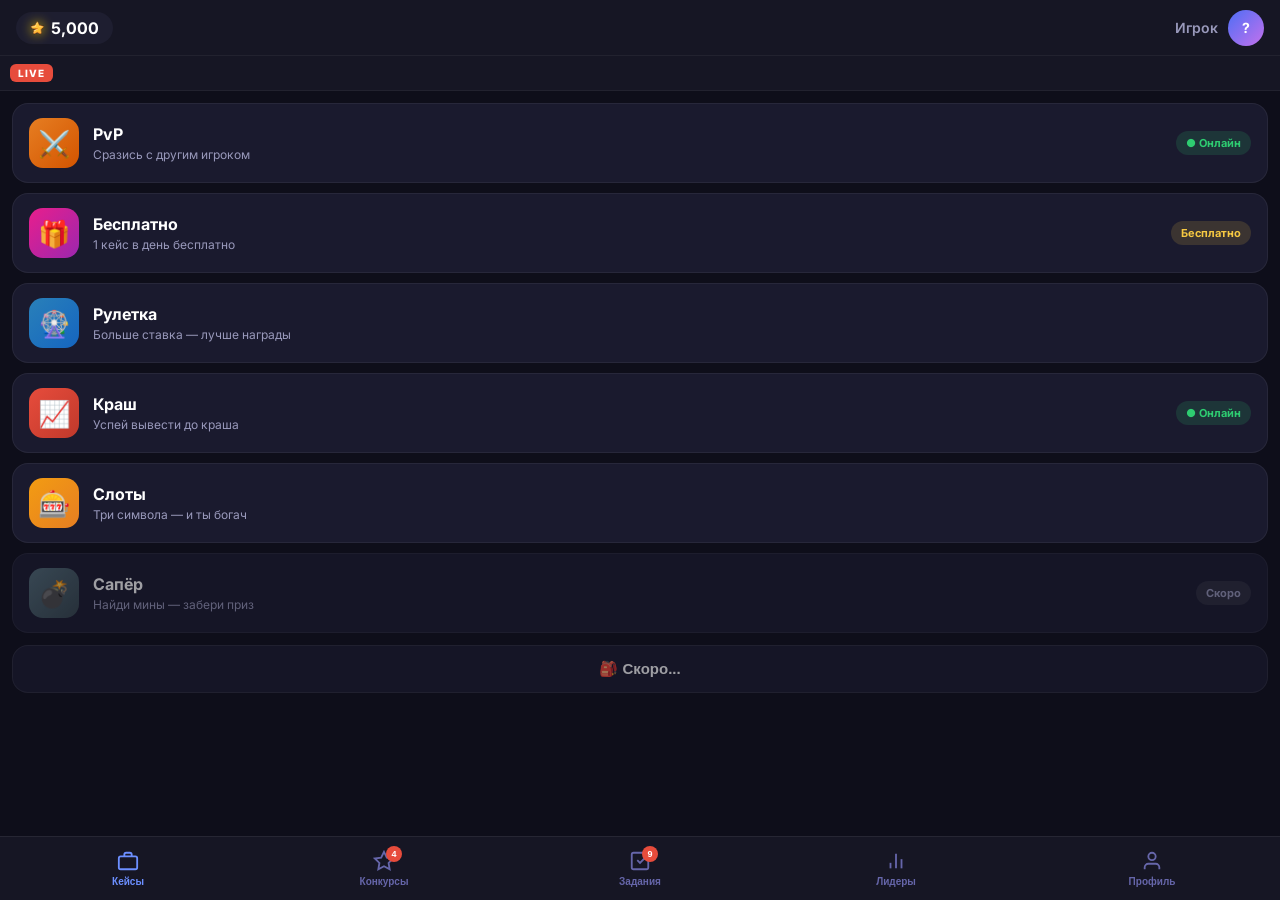
==== commit 8971766f: "Stars: fix aspect ratio — scale by height only, preserve natural 3:4 proportions Co-Authored-By: Cla" ====
--- a/frontend/index.html
+++ b/frontend/index.html
@@ -23,7 +23,7 @@
       <!-- Top bar -->
       <div class="topbar">
         <div class="topbar-balance">
-          <img class="star-icon" src="assets/tg_star.png" width="20" height="20" style="filter:drop-shadow(0 0 6px #ffd700cc);flex-shrink:0">
+          <img class="star-icon" src="assets/tg_star.png" height="20" style="width:auto;filter:drop-shadow(0 0 6px #ffd700cc);flex-shrink:0">
           <span id="user-balance">0</span>
         </div>
         <div class="topbar-user">
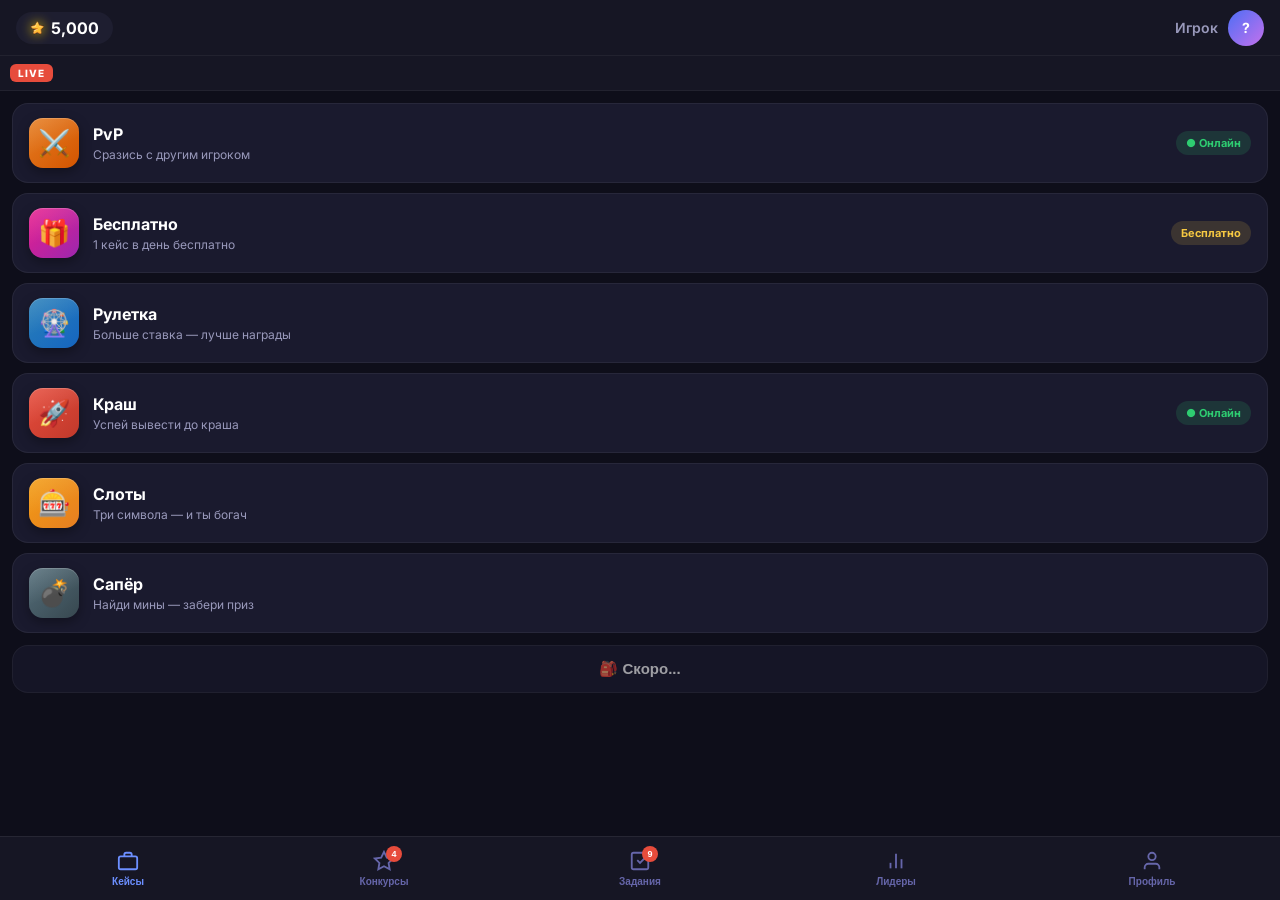
==== commit a8960115: "Rename: CaseArena → DC_GalaxySpinBot везде Co-Authored-By: Claude Sonnet 4.6 <noreply@anthropic.com>" ====
--- a/frontend/index.html
+++ b/frontend/index.html
@@ -3,7 +3,7 @@
 <head>
   <meta charset="UTF-8" />
   <meta name="viewport" content="width=device-width, initial-scale=1.0, maximum-scale=1.0, user-scalable=no" />
-  <title>CaseArena</title>
+  <title>DC_GalaxySpinBot</title>
   <script src="https://telegram.org/js/telegram-web-app.js"></script>
   <link rel="stylesheet" href="css/style.css" />
   <link rel="preconnect" href="https://fonts.googleapis.com">
@@ -14,7 +14,7 @@
     <!-- Loader -->
     <div id="loader" class="loader">
       <div class="loader-logo">🎰</div>
-      <div class="loader-text">CaseArena</div>
+      <div class="loader-text">DC_GalaxySpinBot</div>
       <div class="loader-bar"><div class="loader-bar-fill"></div></div>
     </div>
 
--- a/frontend/css/style.css
+++ b/frontend/css/style.css
@@ -121,13 +121,21 @@
   width: 50px; height: 50px; border-radius: 14px;
   display: flex; align-items: center; justify-content: center;
   font-size: 26px; flex-shrink: 0;
+  box-shadow: 0 4px 12px rgba(0,0,0,0.35), inset 0 1px 0 rgba(255,255,255,0.18);
+  position: relative;
+}
+.mode-icon-wrap::after {
+  content: '';
+  position: absolute; inset: 0;
+  border-radius: 14px;
+  background: linear-gradient(160deg, rgba(255,255,255,0.14) 0%, transparent 55%);
+  pointer-events: none;
 }
 .pvp-icon     { background: linear-gradient(135deg, #e67e22, #d35400); }
 .free-icon    { background: linear-gradient(135deg, #e91e8c, #9b27af); }
 .roulette-icon{ background: linear-gradient(135deg, #2980b9, #1565c0); }
 .crash-icon   { background: linear-gradient(135deg, #e74c3c, #c0392b); }
 .slots-icon   { background: linear-gradient(135deg, #f39c12, #e67e22); }
-.eggs-icon    { background: linear-gradient(135deg, #27ae60, #1e8449); }
 .upgrade-icon { background: linear-gradient(135deg, #7b1fa2, #4a148c); }
 
 .mode-info { flex: 1; }
@@ -293,6 +301,28 @@
 .leader-stars { font-size: 12px; color: var(--gold); display: flex; align-items: center; gap: 3px; margin-top: 2px; }
 .leader-prize { font-size: 22px; }
 
+/* ===== MINER GAME ===== */
+.miner-header { text-align:center; margin-bottom:14px; }
+.miner-title { font-size:22px; font-weight:900; letter-spacing:2px; }
+.miner-section-label { font-size:10px; font-weight:800; color:var(--text3); letter-spacing:1.2px; text-transform:uppercase; margin-bottom:8px; }
+.miner-mine-row { display:flex; gap:6px; }
+.miner-mine-btn { flex:1; padding:10px 4px; background:var(--bg3); border:1px solid rgba(255,255,255,0.07); border-radius:10px; color:var(--text2); font-size:14px; font-weight:700; cursor:pointer; text-align:center; transition:all 0.15s; }
+.miner-mine-active { background:linear-gradient(135deg,#546e7a,#37474f); border-color:rgba(144,164,174,0.45); color:white; }
+.miner-rules { font-size:11px; color:var(--text3); text-align:center; margin-top:12px; padding:10px; background:var(--bg3); border-radius:10px; }
+.miner-game-top { display:flex; justify-content:space-between; align-items:center; margin-bottom:6px; }
+.miner-big-mult { font-size:28px; font-weight:900; color:var(--gold); line-height:1; }
+.miner-small-label { font-size:10px; color:var(--text3); letter-spacing:0.5px; }
+.miner-grid { display:grid; grid-template-columns:repeat(3,1fr); gap:8px; margin-bottom:8px; }
+.miner-cell { aspect-ratio:1; border-radius:14px; display:flex; align-items:center; justify-content:center; font-size:28px; transition:transform 0.1s; }
+.miner-closed { background:var(--bg3); border:1px solid rgba(255,255,255,0.08); cursor:pointer; }
+.miner-closed:active { transform:scale(0.9); }
+.miner-safe { background:rgba(46,204,113,0.18); border:1px solid rgba(46,204,113,0.38); animation:miner-pop 0.18s ease-out; }
+.miner-boom { background:rgba(231,76,60,0.28); border:1px solid rgba(231,76,60,0.5); }
+.miner-ghost { background:rgba(255,255,255,0.04); border:1px solid rgba(255,255,255,0.04); opacity:0.3; }
+.miner-hint { text-align:center; font-size:12px; color:var(--text3); padding:14px; background:var(--bg3); border-radius:12px; }
+.btn-miner-cashout { width:100%; padding:15px; border-radius:12px; background:linear-gradient(135deg,#27ae60,#1e8449); color:white; font-size:16px; font-weight:900; border:none; cursor:pointer; animation:cashout-pulse 0.45s ease-in-out infinite alternate; display:flex; align-items:center; justify-content:center; gap:5px; }
+@keyframes miner-pop { from{transform:scale(0.6);opacity:0} to{transform:scale(1);opacity:1} }
+
 /* ===== PROFILE PAGE ===== */
 .profile-ref-card {
   margin: 12px; padding: 20px; background: var(--card);
@@ -556,12 +586,21 @@
   display: flex; gap: 8px; justify-content: center; margin-bottom: 16px;
 }
 .slot-reel {
-  width: 80px; height: 80px; background: var(--bg3); border-radius: var(--radius-sm);
-  display: flex; align-items: center; justify-content: center; font-size: 40px;
-  border: 2px solid rgba(255,255,255,0.1); overflow: hidden;
-}
-.slot-reel.spinning { animation: spin-reel 0.1s linear infinite; }
-@keyframes spin-reel { 0% { transform: translateY(-4px); } 100% { transform: translateY(4px); } }
+  width: 80px; height: 240px; background: var(--bg3); border-radius: var(--radius-sm);
+  border: 2px solid rgba(255,255,255,0.1); overflow: hidden; position: relative; flex-shrink: 0;
+}
+.slot-reel::after {
+  content: '';
+  position: absolute;
+  top: 80px; left: 0; right: 0; height: 80px;
+  border-top: 2px solid rgba(255,255,255,0.3);
+  border-bottom: 2px solid rgba(255,255,255,0.3);
+  background: rgba(255,255,255,0.05);
+  pointer-events: none;
+  z-index: 1;
+}
+.slot-drum { display: flex; flex-direction: column; will-change: transform; }
+.slot-cell { width: 80px; height: 80px; display: flex; align-items: center; justify-content: center; font-size: 40px; flex-shrink: 0; }
 .slots-win { text-align: center; font-size: 20px; font-weight: 800; color: var(--gold); min-height: 30px; margin-bottom: 8px; }
 .slots-bet-row { display: flex; gap: 8px; margin-bottom: 12px; align-items: center; }
 .slots-bet-label { font-size: 13px; color: var(--text2); }
@@ -603,24 +642,6 @@
   font-size: 16px; font-weight: 700; cursor: pointer;
 }
 
-/* ===== EGGS MODAL ===== */
-.eggs-grid { display: grid; grid-template-columns: repeat(3, 1fr); gap: 10px; margin-bottom: 16px; }
-.egg-item {
-  background: var(--bg3); border-radius: var(--radius);
-  padding: 16px 8px; display: flex; flex-direction: column; align-items: center; gap: 8px;
-  cursor: pointer; transition: transform 0.15s, background 0.15s;
-  border: 2px solid transparent;
-}
-.egg-item:active { transform: scale(0.95); }
-.egg-item.selected { border-color: var(--teal); background: rgba(26,188,156,0.1); }
-.egg-emoji { font-size: 42px; }
-.egg-name { font-size: 12px; font-weight: 600; text-align: center; }
-.egg-price { font-size: 11px; color: var(--gold); display: flex; align-items: center; gap: 2px; }
-.btn-open-egg {
-  width: 100%; padding: 14px; background: linear-gradient(135deg, #00897b, #004d40);
-  color: white; border: none; border-radius: var(--radius-sm);
-  font-size: 16px; font-weight: 700; cursor: pointer;
-}
 
 /* ===== WIN ANIMATION ===== */
 .win-overlay {
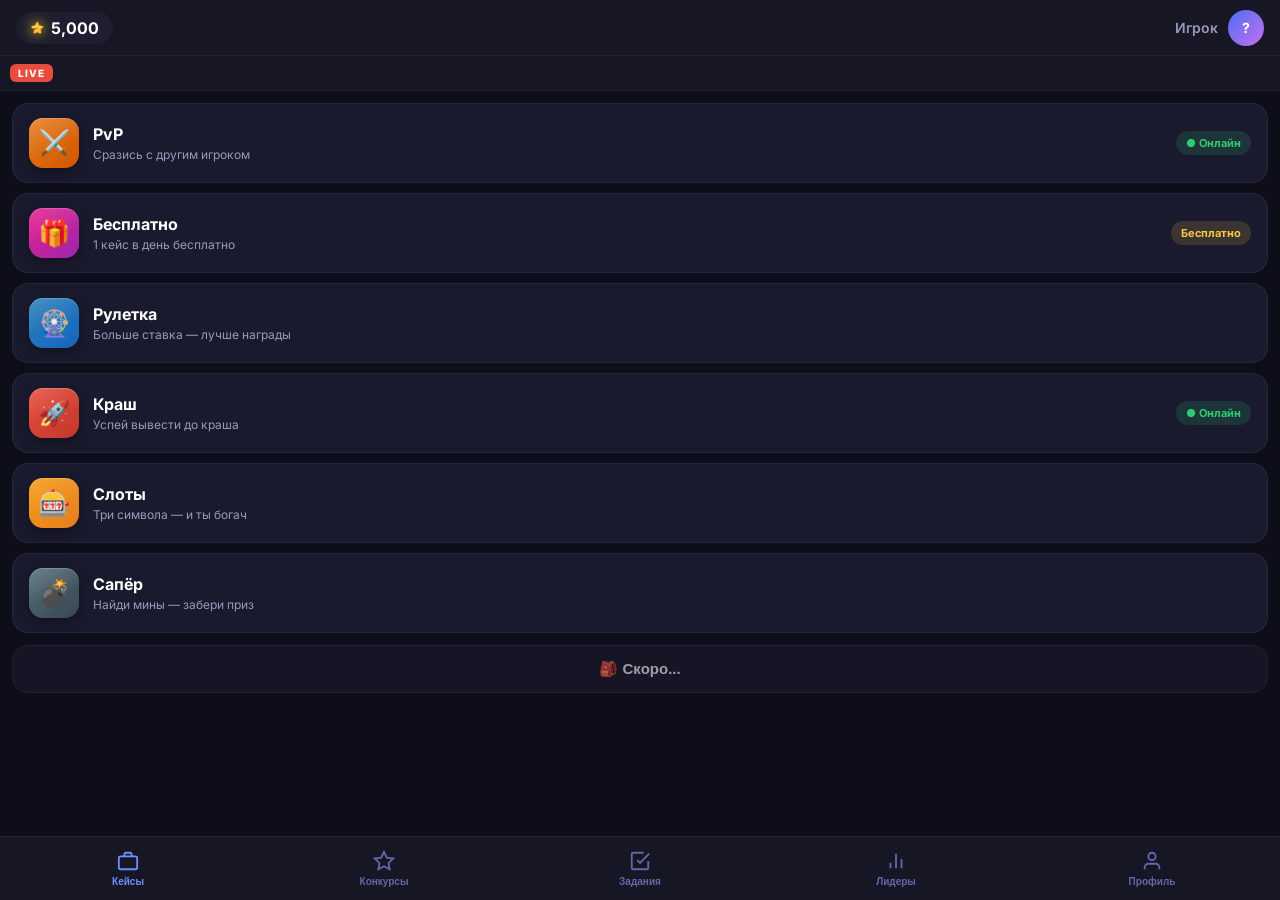
==== commit bcd1382a: "Contests & Tasks: показывать «Скоро...» вместо контента + убрать badge - contests.js: убраны карточк" ====
--- a/frontend/index.html
+++ b/frontend/index.html
@@ -48,12 +48,12 @@
         <button class="nav-btn" data-page="contests">
           <svg viewBox="0 0 24 24" fill="none" stroke="currentColor" stroke-width="2"><path d="M12 2l3.09 6.26L22 9.27l-5 4.87 1.18 6.88L12 17.77l-6.18 3.25L7 14.14 2 9.27l6.91-1.01L12 2z"/></svg>
           <span>Конкурсы</span>
-          <div class="nav-badge" id="contests-badge">4</div>
+          <div class="nav-badge" id="contests-badge" style="display:none"></div>
         </button>
         <button class="nav-btn" data-page="tasks">
           <svg viewBox="0 0 24 24" fill="none" stroke="currentColor" stroke-width="2"><path d="M9 11l3 3L22 4"/><path d="M21 12v7a2 2 0 0 1-2 2H5a2 2 0 0 1-2-2V5a2 2 0 0 1 2-2h11"/></svg>
           <span>Задания</span>
-          <div class="nav-badge" id="tasks-badge">9</div>
+          <div class="nav-badge" id="tasks-badge" style="display:none"></div>
         </button>
         <button class="nav-btn" data-page="leaders">
           <svg viewBox="0 0 24 24" fill="none" stroke="currentColor" stroke-width="2"><path d="M18 20V10"/><path d="M12 20V4"/><path d="M6 20v-6"/></svg>
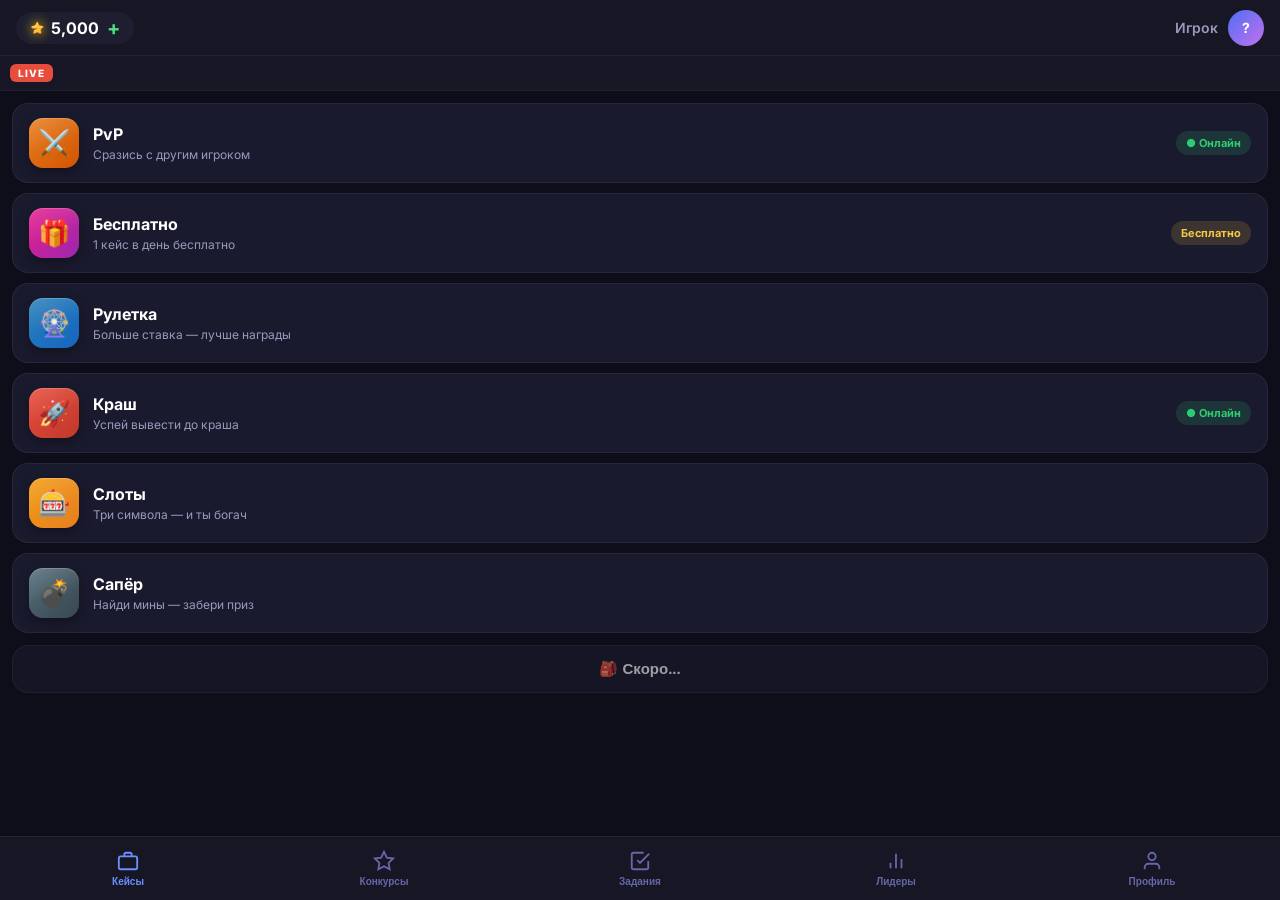
==== commit 8381d652: "Telegram Stars: пополнение баланса через бота - Новый роутер /payments/create_invoice — отправляет и" ====
--- a/frontend/index.html
+++ b/frontend/index.html
@@ -22,9 +22,10 @@
     <div id="main" class="hidden">
       <!-- Top bar -->
       <div class="topbar">
-        <div class="topbar-balance">
+        <div class="topbar-balance" onclick="showDepositModal()" style="cursor:pointer;user-select:none">
           <img class="star-icon" src="assets/tg_star.png" height="20" style="width:auto;filter:drop-shadow(0 0 6px #ffd700cc);flex-shrink:0">
           <span id="user-balance">0</span>
+          <span style="color:#4ade80;font-size:20px;font-weight:700;line-height:1;margin-left:2px">+</span>
         </div>
         <div class="topbar-user">
           <span id="user-name">Загрузка...</span>
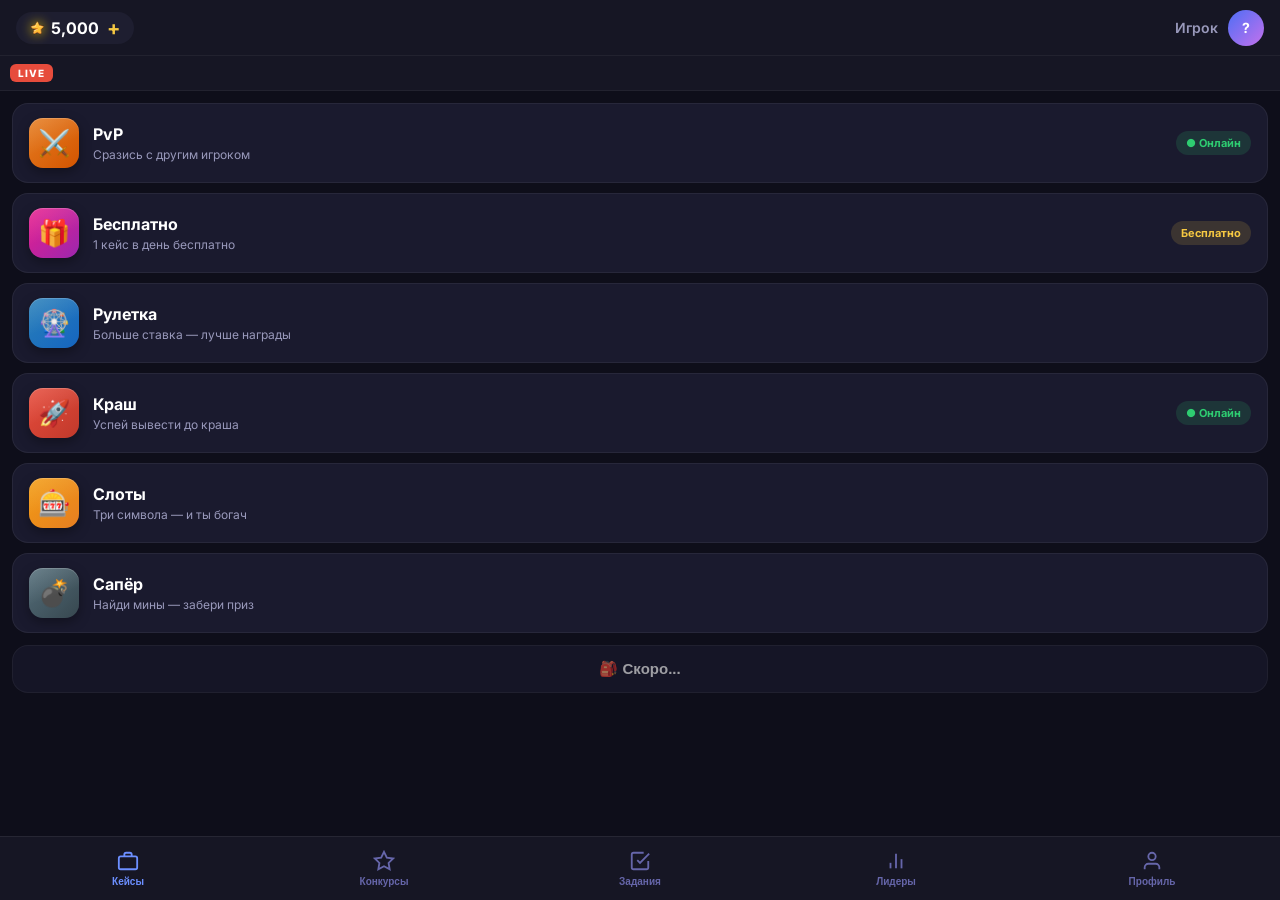
==== commit 9e617277: "Топбар: плюс жёлтый" ====
--- a/frontend/index.html
+++ b/frontend/index.html
@@ -25,7 +25,7 @@
         <div class="topbar-balance" onclick="showDepositModal()" style="cursor:pointer;user-select:none">
           <img class="star-icon" src="assets/tg_star.png" height="20" style="width:auto;filter:drop-shadow(0 0 6px #ffd700cc);flex-shrink:0">
           <span id="user-balance">0</span>
-          <span style="color:#4ade80;font-size:20px;font-weight:700;line-height:1;margin-left:2px">+</span>
+          <span style="color:#f5c842;font-size:20px;font-weight:700;line-height:1;margin-left:2px">+</span>
         </div>
         <div class="topbar-user">
           <span id="user-name">Загрузка...</span>
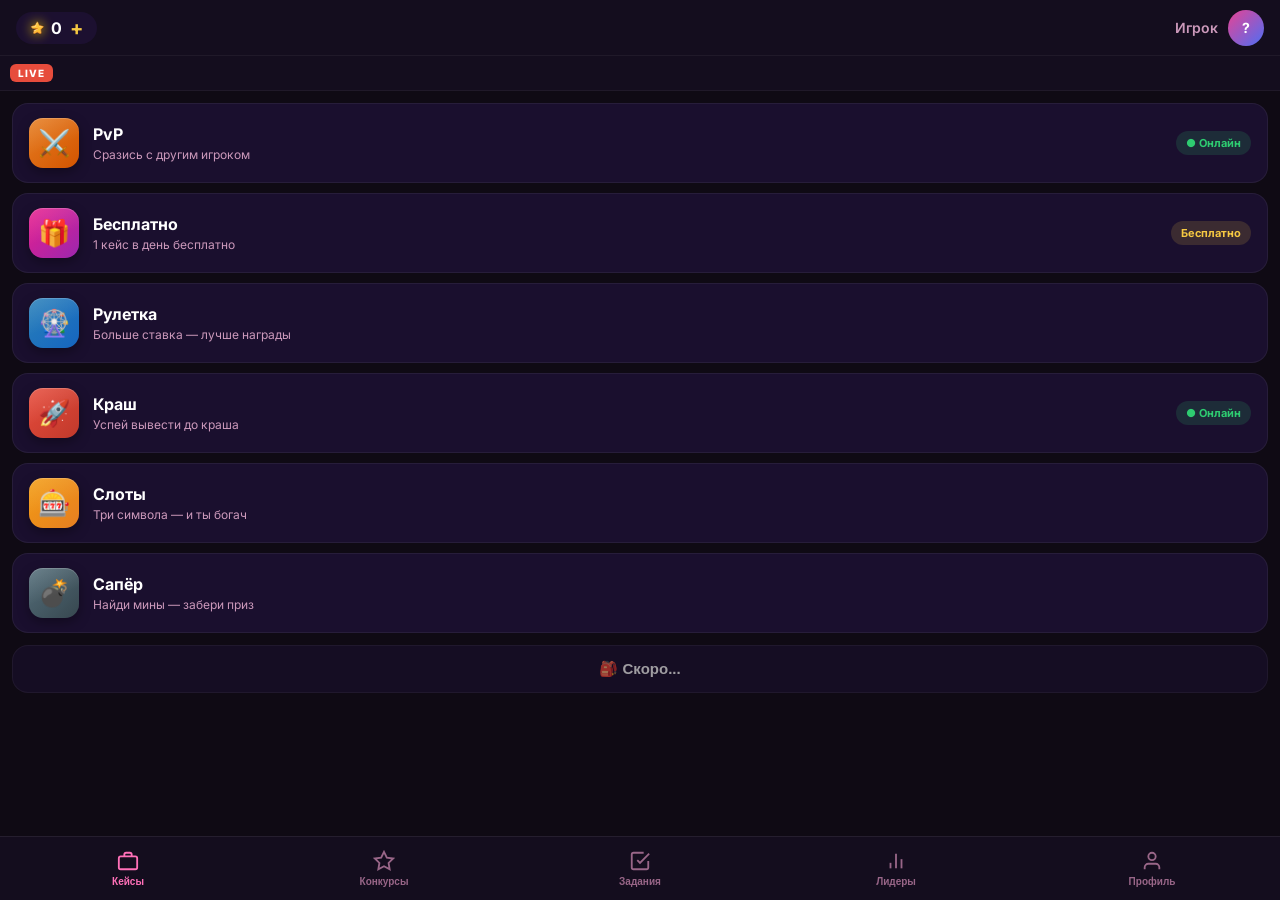
==== commit f3618d0b: "pink-blue theme + home PC hosting (ngrok)" ====
--- a/frontend/index.html
+++ b/frontend/index.html
@@ -73,6 +73,7 @@
     <div id="modal-content" class="modal-content"></div>
   </div>
 
+  <script src="js/config.js"></script>
   <script src="js/api.js?v=2"></script>
   <script src="js/pages/cases.js?v=2"></script>
   <script src="js/pages/contests.js?v=2"></script>
--- a/frontend/css/style.css
+++ b/frontend/css/style.css
@@ -2,17 +2,17 @@
 * { margin: 0; padding: 0; box-sizing: border-box; -webkit-tap-highlight-color: transparent; }
 
 :root {
-  --bg: #0e0e1a;
-  --bg2: #161624;
-  --bg3: #1e1e30;
-  --card: #1a1a2e;
-  --card2: #222238;
-  --accent: #4d6ef5;
-  --accent2: #6c8fff;
+  --bg: #0f0a14;
+  --bg2: #140d1e;
+  --bg3: #1c1030;
+  --card: #1a0f2e;
+  --card2: #221238;
+  --accent: #e84393;
+  --accent2: #ff70b8;
   --gold: #f5c842;
   --text: #ffffff;
-  --text2: #9999bb;
-  --text3: #6666aa;
+  --text2: #cc99bb;
+  --text3: #996688;
   --green: #2ecc71;
   --red: #e74c3c;
   --orange: #f39c12;
@@ -35,9 +35,9 @@
   display: flex; flex-direction: column; align-items: center; justify-content: center; gap: 16px; z-index: 100;
 }
 .loader-logo { font-size: 64px; animation: pulse 1s ease-in-out infinite; }
-.loader-text { font-size: 28px; font-weight: 800; background: linear-gradient(135deg, #4d6ef5, #c471ed); -webkit-background-clip: text; -webkit-text-fill-color: transparent; }
+.loader-text { font-size: 28px; font-weight: 800; background: linear-gradient(135deg, #e84393, #4d6ef5); -webkit-background-clip: text; -webkit-text-fill-color: transparent; }
 .loader-bar { width: 200px; height: 4px; background: var(--bg3); border-radius: 2px; overflow: hidden; }
-.loader-bar-fill { height: 100%; width: 0%; background: linear-gradient(90deg, var(--accent), #c471ed); border-radius: 2px; animation: loading 1.5s ease forwards; }
+.loader-bar-fill { height: 100%; width: 0%; background: linear-gradient(90deg, var(--accent), #4d6ef5); border-radius: 2px; animation: loading 1.5s ease forwards; }
 
 @keyframes loading { to { width: 100%; } }
 @keyframes pulse { 0%,100% { transform: scale(1); } 50% { transform: scale(1.1); } }
@@ -65,7 +65,7 @@
 #user-name { font-size: 14px; font-weight: 600; color: var(--text2); }
 .topbar-avatar {
   width: 36px; height: 36px; border-radius: 50%;
-  background: linear-gradient(135deg, var(--accent), #c471ed);
+  background: linear-gradient(135deg, var(--accent), #4d6ef5);
   display: flex; align-items: center; justify-content: center;
   font-weight: 700; font-size: 14px; overflow: hidden;
 }
@@ -244,7 +244,7 @@
 .task-icon.tg { background: rgba(41,182,246,0.2); }
 .task-icon.yt { background: rgba(244,67,54,0.2); }
 .task-icon.ig { background: rgba(233,30,140,0.2); }
-.task-icon.link { background: rgba(77,110,245,0.2); }
+.task-icon.link { background: rgba(232,67,147,0.2); }
 .task-info { flex: 1; }
 .task-name { font-size: 14px; font-weight: 600; }
 .task-reward { font-size: 12px; color: var(--gold); margin-top: 2px; display: flex; align-items: center; gap: 3px; }
@@ -276,7 +276,7 @@
 .top3-rank { font-size: 20px; margin-bottom: 6px; }
 .top3-avatar {
   width: 48px; height: 48px; border-radius: 50%; margin: 0 auto 8px;
-  background: linear-gradient(135deg, var(--accent), #c471ed);
+  background: linear-gradient(135deg, var(--accent), #4d6ef5);
   display: flex; align-items: center; justify-content: center;
   font-size: 26px; overflow: hidden;
 }
@@ -292,7 +292,7 @@
 .leader-rank { width: 24px; font-size: 13px; font-weight: 700; color: var(--text3); text-align: center; }
 .leader-avatar {
   width: 38px; height: 38px; border-radius: 50%;
-  background: linear-gradient(135deg, var(--accent), #c471ed);
+  background: linear-gradient(135deg, var(--accent), #4d6ef5);
   display: flex; align-items: center; justify-content: center;
   font-size: 22px; flex-shrink: 0; overflow: hidden;
 }
@@ -302,7 +302,7 @@
 .leader-prize { font-size: 22px; }
 
 /* ===== MINER GAME ===== */
-.miner-header { text-align:center; margin-bottom:14px; }
+.miner-header { display:flex; align-items:center; justify-content:space-between; margin-bottom:14px; }
 .miner-title { font-size:22px; font-weight:900; letter-spacing:2px; }
 .miner-section-label { font-size:10px; font-weight:800; color:var(--text3); letter-spacing:1.2px; text-transform:uppercase; margin-bottom:8px; }
 .miner-mine-row { display:flex; gap:6px; }
@@ -409,11 +409,13 @@
 .pvp-wheel-center {
   position: absolute; top: 50%; left: 50%;
   transform: translate(-50%, -50%);
-  width: 42px; height: 42px;
-  background: var(--bg1); border-radius: 50%;
+  width: 46px; height: 46px;
+  background: var(--bg); border-radius: 50%;
   display: flex; align-items: center; justify-content: center;
-  font-size: 18px;
-  box-shadow: 0 0 0 2px rgba(255,255,255,0.08), 0 2px 14px rgba(0,0,0,0.55);
+  font-size: 16px; font-weight: 800;
+  font-variant-numeric: tabular-nums;
+  box-shadow: 0 0 0 2px rgba(255,255,255,0.1), 0 2px 14px rgba(0,0,0,0.7);
+  transition: color 0.3s;
 }
 
 .pvp-players-list { display: flex; flex-direction: column; gap: 6px; margin-bottom: 10px; }
@@ -424,7 +426,7 @@
   background: var(--bg3); border-radius: var(--radius-sm); padding: 7px 10px;
   border: 1px solid transparent; overflow: hidden;
 }
-.pvp-player-row.me { border-color: var(--player-color, rgba(77,110,245,0.4)); background: rgba(77,110,245,0.06); }
+.pvp-player-row.me { border-color: var(--player-color, rgba(232,67,147,0.4)); background: rgba(232,67,147,0.06); }
 .pvp-player-color-bar {
   width: 3px; border-radius: 2px; align-self: stretch; flex-shrink: 0;
   background: var(--player-color, #e67e22); min-height: 32px;
@@ -436,7 +438,7 @@
 .pvp-chance-label { font-size: 11px; font-weight: 700; margin-top: 2px; }
 .pvp-me-tag {
   display: inline-block; font-size: 10px; font-weight: 700;
-  background: rgba(77,110,245,0.2); color: #4d6ef5;
+  background: rgba(232,67,147,0.2); color: #e84393;
   border-radius: 4px; padding: 1px 5px; margin-left: 4px; vertical-align: middle;
 }
 
@@ -491,8 +493,55 @@
   display: flex; align-items: center; justify-content: center;
   font-weight: 700; font-size: 13px; flex-shrink: 0;
 }
+.pvp-room-avatar-img {
+  width: 36px; height: 36px; border-radius: 50%;
+  object-fit: cover; flex-shrink: 0;
+}
 .pvp-room-name { font-size: 14px; font-weight: 600; }
 .pvp-room-bet { font-size: 12px; color: var(--gold); }
+
+/* ===== PVP HEADER & DEPOSIT BUTTON ===== */
+.pvp-header-row {
+  display: flex; align-items: center; justify-content: space-between;
+  margin-bottom: 6px;
+}
+.pvp-deposit-btn {
+  display: flex; align-items: center; gap: 6px;
+  background: var(--bg3); border-radius: 20px; padding: 6px 14px;
+  font-weight: 700; font-size: 15px; cursor: pointer;
+  white-space: nowrap; user-select: none;
+}
+
+/* ===== PVP WIN OVERLAY ===== */
+.pvp-win-overlay { background: rgba(0,0,0,0.9); }
+.pvp-win-card {
+  display: flex; flex-direction: column; align-items: center;
+  background: linear-gradient(160deg, #1a0f2e, #0d1a3e);
+  border: 1px solid rgba(232,67,147,0.3); border-radius: 24px;
+  padding: 28px 24px; width: 280px; gap: 10px;
+  animation: winBounce 0.5s ease;
+}
+.pvp-win-top-label { font-size: 18px; font-weight: 800; color: var(--gold); }
+.pvp-win-top-label.pvp-win-lose { color: var(--red); }
+.pvp-win-avatar {
+  width: 80px; height: 80px; border-radius: 50%; object-fit: cover;
+  border: 3px solid rgba(232,67,147,0.5);
+  box-shadow: 0 0 20px rgba(232,67,147,0.3);
+}
+.pvp-win-avatar-letter {
+  width: 80px; height: 80px; border-radius: 50%;
+  display: flex; align-items: center; justify-content: center;
+  background: linear-gradient(135deg, var(--accent), #4d6ef5);
+  font-size: 32px; font-weight: 800; color: white;
+  border: 3px solid rgba(232,67,147,0.5);
+}
+.pvp-win-name { font-size: 20px; font-weight: 800; }
+.pvp-win-pot { font-size: 26px; font-weight: 900; color: var(--gold); }
+.pvp-win-stats { display: flex; gap: 20px; margin-top: 4px; }
+.pvp-win-stat { text-align: center; }
+.pvp-win-stat-val { font-size: 22px; font-weight: 800; }
+.pvp-win-coeff { color: #4d9ef5; }
+.pvp-win-stat-label { font-size: 11px; color: var(--text2); margin-top: 2px; }
 
 /* ===== CASE SPIN MODAL ===== */
 .spin-title { font-size: 20px; font-weight: 800; text-align: center; margin-bottom: 4px; }
@@ -532,7 +581,7 @@
 .spin-result-name { font-size: 18px; font-weight: 700; }
 .spin-result-val { font-size: 16px; color: var(--gold); display: flex; align-items: center; justify-content: center; gap: 4px; margin-top: 4px; }
 .btn-spin {
-  width: 100%; padding: 15px; background: linear-gradient(135deg, var(--accent), #c471ed);
+  width: 100%; padding: 15px; background: linear-gradient(135deg, var(--accent), #4d6ef5);
   color: white; border: none; border-radius: var(--radius-sm);
   font-size: 16px; font-weight: 700; cursor: pointer; margin-top: 8px;
   transition: opacity 0.2s;
@@ -610,7 +659,7 @@
   border-radius: 8px; color: var(--text); font-size: 12px; font-weight: 700;
   cursor: pointer; text-align: center; transition: all 0.2s;
 }
-.slots-bet-opt.selected { border-color: var(--accent); background: rgba(77,110,245,0.15); }
+.slots-bet-opt.selected { border-color: var(--accent); background: rgba(232,67,147,0.15); }
 .btn-slots-spin {
   width: 100%; padding: 14px; background: linear-gradient(135deg, #27ae60, #1b5e20);
   color: white; border: none; border-radius: var(--radius-sm);
@@ -731,7 +780,7 @@
 /* SVG rocket */
 .crash-rocket-svg {
   width: 70px; height: 175px; display: block;
-  filter: drop-shadow(0 0 8px rgba(77,110,245,0.5));
+  filter: drop-shadow(0 0 8px rgba(232,67,147,0.5));
   transition: filter 0.3s;
 }
 
@@ -876,6 +925,6 @@
 .btn-crash-cashout:disabled { opacity: 0.5; animation: none; cursor: default; }
 @keyframes cashout-pulse { from { box-shadow: 0 0 0 rgba(39,174,96,0); } to { box-shadow: 0 0 20px rgba(39,174,96,0.55); } }
 .crash-cashout-hint { text-align: center; font-size: 11px; color: var(--text2); }
-.crash-on-board { background: rgba(77,110,245,0.13); border: 1px solid rgba(77,110,245,0.28); border-radius: 12px; padding: 13px; text-align: center; font-size: 13px; font-weight: 700; color: var(--accent2); }
+.crash-on-board { background: rgba(232,67,147,0.13); border: 1px solid rgba(232,67,147,0.28); border-radius: 12px; padding: 13px; text-align: center; font-size: 13px; font-weight: 700; color: var(--accent2); }
 .crash-watch-msg { text-align: center; font-size: 12px; color: var(--text3); padding: 13px; background: var(--bg3); border-radius: 12px; }
 .crash-next-round { background: var(--bg3); border-radius: 12px; padding: 13px; text-align: center; font-size: 12px; color: var(--text2); }
